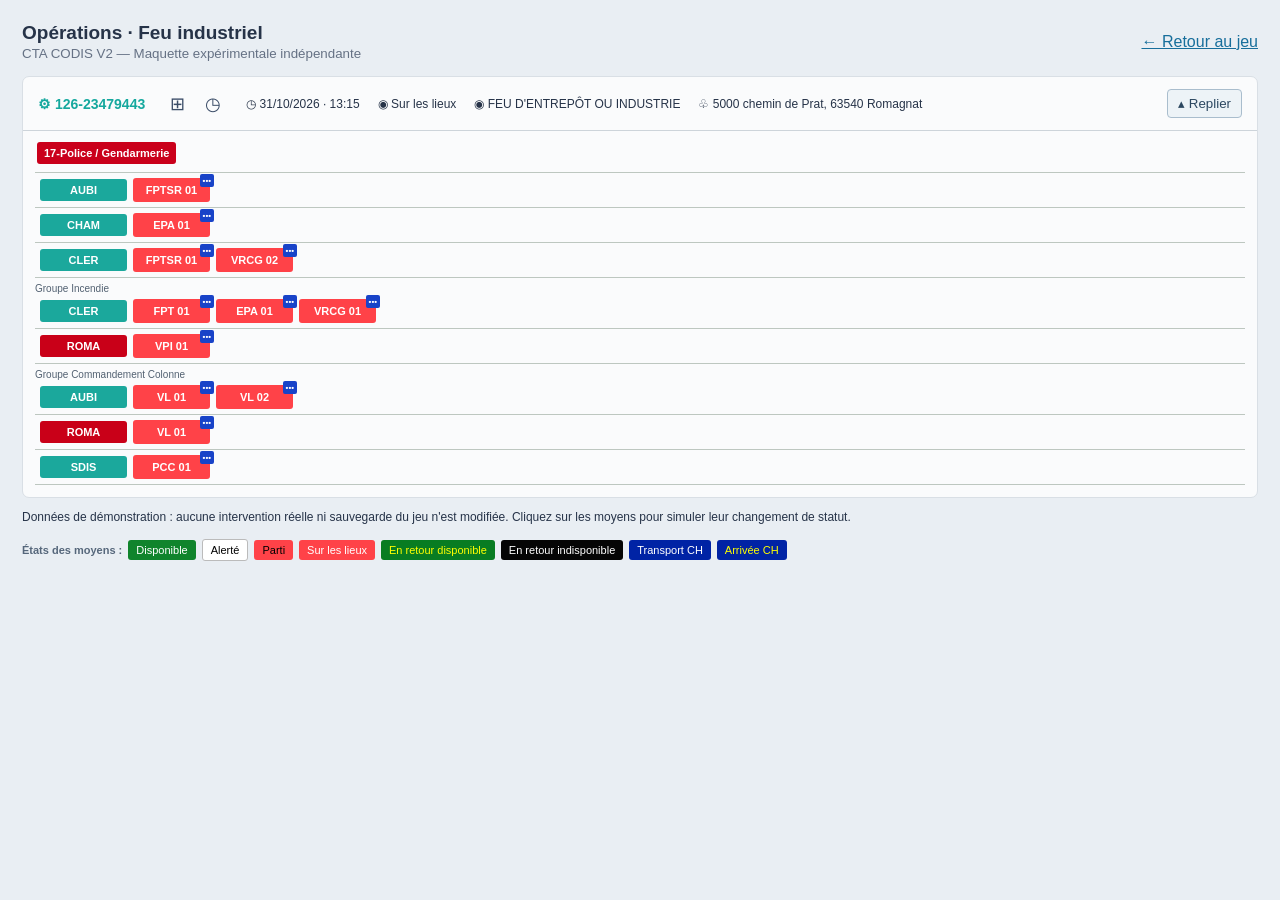
==== operation-feu-industriel-test.html @ fd2c9065 "Create standalone experimental industrial fire operation with collapsible units, reinforcement and i" ====
<!doctype html><html lang="fr"><head><meta charset="utf-8"><meta name="viewport" content="width=device-width,initial-scale=1"><title>CTA CODIS V2 — Opération feu industriel (expérimental)</title><style>
:root{font-family:Arial,"Segoe UI",sans-serif;color:#263348;background:#e9eef3}*{box-sizing:border-box}body{margin:0;padding:22px}header{display:flex;justify-content:space-between;align-items:center;gap:12px;margin-bottom:14px}h1{font-size:19px;margin:0}small,.sub{color:#657184}a{color:#176e9b}.note{font-size:12px;margin:12px 0}.operation{background:#fafbfc;border:1px solid #d9dfe5;border-radius:7px;overflow:hidden}.head{display:flex;align-items:center;gap:18px;flex-wrap:wrap;padding:12px 15px;border-bottom:1px solid #cdd4da;font-size:12px}.number{color:#15a89e;font-size:14px;font-weight:800}.meta{display:inline-flex;align-items:center;gap:5px}.actions{display:flex;gap:6px}.iconbtn{background:transparent;border:1px solid transparent;color:#3b4d68;font-size:18px;border-radius:4px;padding:2px 6px;cursor:pointer}.iconbtn:hover{background:#e3eaf1;border-color:#b7c8d7}.toggle{margin-left:auto;border:1px solid #a9bdcd;background:#edf3f7;color:#2c4760;border-radius:4px;padding:6px 10px;cursor:pointer}.content{padding:5px 12px 12px}.sectionline{border-bottom:1px solid #bdc7c0;padding:6px 2px 8px}.tag{display:inline-block;background:#ca001b;color:#fff;border-radius:3px;padding:5px 7px;font-size:11px;font-weight:700}.groupname{font-size:10px;color:#526171;padding-top:5px}.stationrow{display:flex;gap:6px;align-items:center;flex-wrap:wrap;padding:5px 5px;border-bottom:1px solid #bdc7c0;min-height:33px}.station{width:87px;flex:0 0 87px;text-align:center;background:#1ba89c;color:white;border-radius:3px;padding:5px;font-size:11px;font-weight:bold}.station.red{background:#c90018}.unit{position:relative;min-width:77px;border:0;border-radius:3px;background:#ff434b;color:white;font-size:11px;font-weight:700;padding:6px 11px;cursor:pointer}.unit.green{background:#10842c;color:white}.unit.redblack{background:#ff4248;color:black}.unit.return{background:#087c22;color:#ff0}.unit.blue{background:#0023a5;color:white}.unit:hover{filter:brightness(.93)}.bluecorner{position:absolute;right:-4px;top:-4px;background:#1843c8;border-radius:2px;color:#fff;font-size:8px;padding:2px 3px}.collapsed .content{display:none}.collapsed .head{border-bottom:0}.panel{margin-top:14px;border:1px solid #b9cbd8;border-radius:7px;background:white;padding:15px;box-shadow:0 3px 12px #0000000d}.panel[hidden]{display:none}.panel h2{font-size:16px;margin:0 0 10px}.panel button,.panel select,.panel input{padding:8px;border:1px solid #b5c6d4;border-radius:5px;font:inherit}.panel button{background:#155b86;color:white;cursor:pointer}.panel button.secondary{background:#e6eef5;color:#24435c}.panel select{min-width:190px}.panel .line{display:flex;flex-wrap:wrap;align-items:center;gap:8px;margin:8px 0}.log{max-height:260px;overflow:auto;border-top:1px solid #dae2e9}.logentry{padding:8px 3px;border-bottom:1px solid #e5e9ed;font-size:12px}.logentry time{font-weight:700;color:#176c8d;margin-right:12px}.success{color:#16814c;font-size:12px}.legend{margin-top:12px;font-size:11px;color:#56677b}.legend span{display:inline-block;padding:4px 8px;margin:3px;border-radius:3px}button:focus-visible{outline:2px solid #1583bd;outline-offset:2px}@media(max-width:800px){body{padding:10px}.head{gap:9px}.toggle{margin-left:0}.meta{font-size:11px}}
</style></head><body><header><div><h1>Opérations · Feu industriel</h1><small>CTA CODIS V2 — Maquette expérimentale indépendante</small></div><a href="./playtest.html">← Retour au jeu</a></header>
<div class="operation" id="operation"><div class="head"><span class="number">⚙ 126-23479443</span><span class="actions"><button id="reinforce" class="iconbtn" title="Ajouter un moyen ou un service en renfort" aria-label="Ajouter des renforts">⊞</button><button id="history" class="iconbtn" title="Main courante de l’intervention" aria-label="Ouvrir la main courante">◷</button></span><span class="meta">◷ 31/10/2026 · 13:15</span><span class="meta" id="overall">◉ Sur les lieux</span><span class="meta">◉ FEU D'ENTREPÔT OU INDUSTRIE</span><span class="meta">♧ 5000 chemin de Prat, 63540 Romagnat</span><button id="toggle" class="toggle" aria-expanded="true">▴ Replier</button></div>
<div class="content" id="content"><div class="sectionline"><span class="tag">17-Police / Gendarmerie</span></div><div id="rows"></div></div></div>
<div class="panel" id="reinforcement" hidden><h2>⊞ Demander un renfort</h2><div class="line"><label for="service">Service</label><select id="service"><option>Sapeurs-pompiers</option><option>Gendarmerie</option><option>Police nationale</option><option>Police municipale</option><option>SMUR</option><option>AASC</option></select><label for="vehicle">Moyen</label><select id="vehicle"><option>FPT</option><option>FPTSR</option><option>CCFM</option><option>EPA</option><option>VRCG</option><option>VPC</option><option>VL</option><option>VPSP</option><option>VLM</option><option>Patrouille</option></select><label for="station">Origine</label><select id="station"><option>CLER</option><option>AUBI</option><option>CHAM</option><option>ROMA</option><option>SDIS</option></select><button id="add">Ajouter à l’intervention</button><button class="secondary" id="closeReinforce">Fermer</button></div><div id="feedback" class="success" role="status"></div></div>
<div class="panel" id="maincourante" hidden><h2>◷ Main courante — 126-23479443</h2><div class="line"><button id="newEvent">Ajouter une observation</button><button class="secondary" id="closeHistory">Fermer</button></div><div class="log" id="log"></div></div>
<p class="note">Données de démonstration : aucune intervention réelle ni sauvegarde du jeu n'est modifiée. Cliquez sur les moyens pour simuler leur changement de statut.</p>
<div class="legend"><strong>États des moyens :</strong> <span style="background:#10842c;color:white">Disponible</span><span style="background:white;color:black;border:1px solid #bbb">Alerté</span><span style="background:#ff4248;color:black">Parti</span><span style="background:#ff4248;color:white">Sur les lieux</span><span style="background:#087c22;color:yellow">En retour disponible</span><span style="background:#050505;color:white">En retour indisponible</span><span style="background:#0023a5;color:white">Transport CH</span><span style="background:#0023a5;color:yellow">Arrivée CH</span></div>
<script>
(()=>{
const $=id=>document.getElementById(id);
const groups=[
 {name:'',rows:[['AUBI','FPTSR 01'],['CHAM','EPA 01'],['CLER','FPTSR 01','VRCG 02']]},
 {name:'Groupe Incendie',rows:[['CLER','FPT 01','EPA 01','VRCG 01'],['ROMA','VPI 01']]},
 {name:'Groupe Commandement Colonne',rows:[['AUBI','VL 01','VL 02'],['ROMA','VL 01'],['SDIS','PCC 01']]}
];
const states=['Sur les lieux','En retour disponible','En retour indisponible','Transport CH','Arrivée CH','Disponible','Alerté','Parti'];
const styleFor={'Sur les lieux':['#ff4248','#fff'],'En retour disponible':['#087c22','#ff0'],'En retour indisponible':['#050505','#fff'],'Transport CH':['#0023a5','#fff'],'Arrivée CH':['#0023a5','#ff0'],'Disponible':['#10842c','#fff'],'Alerté':['#fff','#111'],'Parti':['#ff4248','#111']};
let units=[],events=[];
const now=()=>new Date().toLocaleTimeString('fr-FR',{hour:'2-digit',minute:'2-digit',second:'2-digit'});
function log(message){events.unshift({at:now(),message});renderLog()}
function renderLog(){$('log').innerHTML=events.map(x=>'<div class="logentry"><time>'+x.at+'</time>'+safe(x.message)+'</div>').join('')}
function safe(x){return String(x).replace(/[&<>"']/g,c=>({'&':'&amp;','<':'&lt;','>':'&gt;','"':'&quot;',"'":'&#39;'}[c]))}
function render(){let html='';let n=0;for(const g of groups){if(g.name)html+='<div class="groupname">'+safe(g.name)+'</div>';for(const row of g.rows){const [station,...names]=row;html+='<div class="stationrow"><span class="station '+(station==='ROMA'?'red':'')+'">'+safe(station)+'</span>';for(const name of names){const id=station+'-'+name+'-'+n++;let u=units.find(x=>x.id===id);if(!u){u={id,station,name,state:'Sur les lieux'};units.push(u)}const c=styleFor[u.state];html+='<button class="unit" data-id="'+safe(id)+'" style="background:'+c[0]+';color:'+c[1]+'" title="'+safe(u.state)+' · Cliquer pour changer le statut">'+safe(name)+'<span class="bluecorner">•••</span></button>'}html+='</div>'}}$('rows').innerHTML=html}
$('rows').addEventListener('click',e=>{const b=e.target.closest('[data-id]');if(!b)return;const u=units.find(x=>x.id===b.dataset.id);if(!u)return;const i=states.indexOf(u.state);u.state=states[(i+1)%states.length];log(u.station+' · '+u.name+' — '+u.state);render()});
$('toggle').onclick=()=>{const c=$('operation').classList.toggle('collapsed');$('toggle').textContent=c?'▾ Déplier':'▴ Replier';$('toggle').setAttribute('aria-expanded',String(!c))};
function panel(id){for(const x of ['reinforcement','maincourante'])$(x).hidden=x!==id?!0:!$(x).hidden}
$('reinforce').onclick=()=>panel('reinforcement');$('history').onclick=()=>panel('maincourante');$('closeReinforce').onclick=()=>$('reinforcement').hidden=true;$('closeHistory').onclick=()=>$('maincourante').hidden=true;
$('add').onclick=()=>{const station=$('station').value,name=$('vehicle').value+' RENFORT';const group=groups[groups.length-1];let row=group.rows.find(r=>r[0]===station);if(!row){row=[station];group.rows.push(row)}const seq=String(row.filter(x=>x.startsWith(name)).length+1).padStart(2,'0');const label=name+' '+seq;row.push(label);log('Renfort demandé : '+$('service').value+' · '+station+' · '+label);$('feedback').textContent='Renfort ajouté à la maquette : '+label;render()};
$('newEvent').onclick=()=>{const s=prompt('Observation à ajouter à la main courante :');if(s?.trim())log('Observation opérateur : '+s.trim())};
render();log('Moyens sur les lieux — feu d’entrepôt ou industrie');log('Arrivée des premiers engins');log('Départ des moyens engagés');log('Alerte initiale enregistrée à 13:15');
})();
</script></body></html>
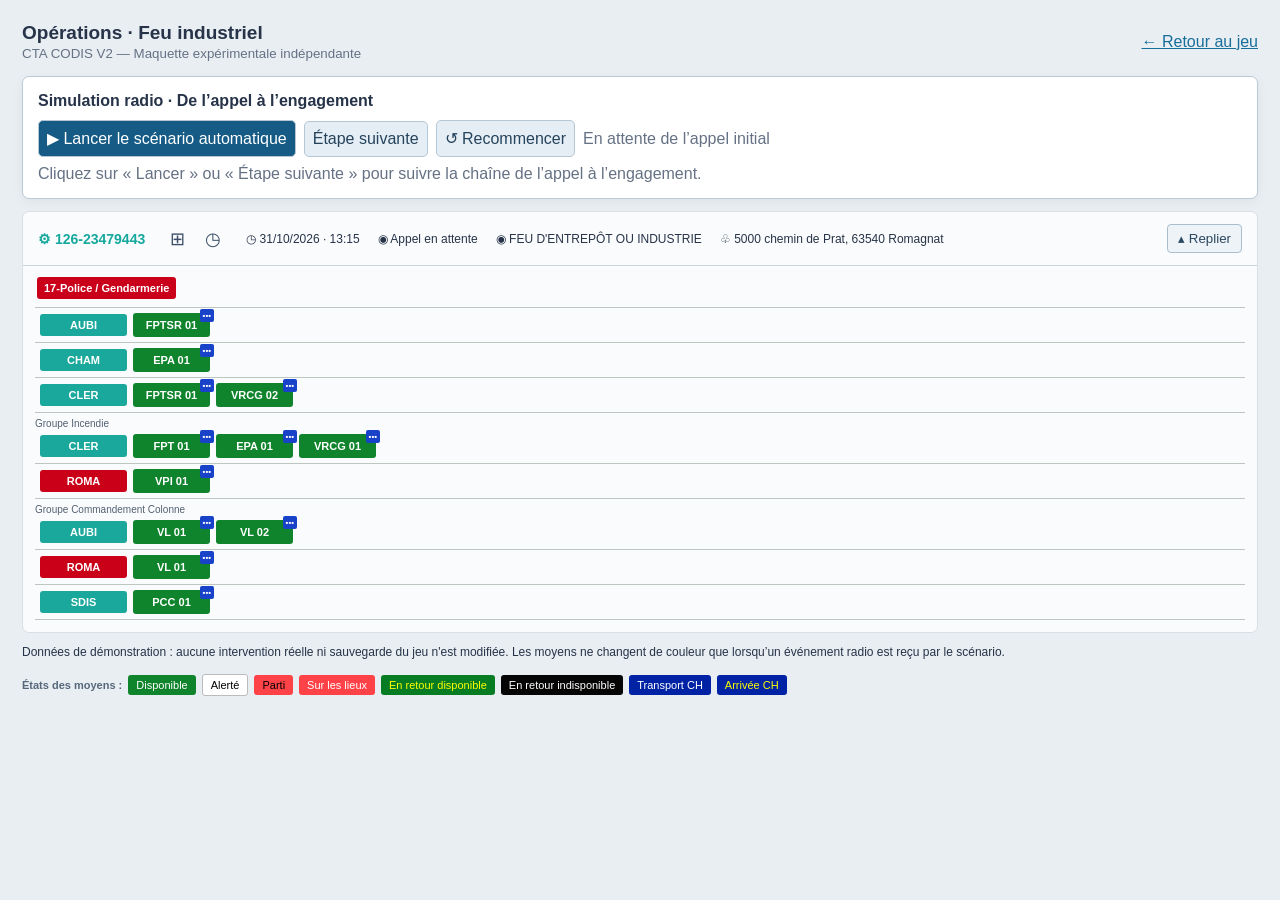
==== commit 582932ba: "Simulate industrial fire call-to-dispatch radio timeline; derive vehicle colors from simulated radio" ====
--- a/operation-feu-industriel-test.html
+++ b/operation-feu-industriel-test.html
@@ -1,11 +1,11 @@
 <!doctype html><html lang="fr"><head><meta charset="utf-8"><meta name="viewport" content="width=device-width,initial-scale=1"><title>CTA CODIS V2 — Opération feu industriel (expérimental)</title><style>
 :root{font-family:Arial,"Segoe UI",sans-serif;color:#263348;background:#e9eef3}*{box-sizing:border-box}body{margin:0;padding:22px}header{display:flex;justify-content:space-between;align-items:center;gap:12px;margin-bottom:14px}h1{font-size:19px;margin:0}small,.sub{color:#657184}a{color:#176e9b}.note{font-size:12px;margin:12px 0}.operation{background:#fafbfc;border:1px solid #d9dfe5;border-radius:7px;overflow:hidden}.head{display:flex;align-items:center;gap:18px;flex-wrap:wrap;padding:12px 15px;border-bottom:1px solid #cdd4da;font-size:12px}.number{color:#15a89e;font-size:14px;font-weight:800}.meta{display:inline-flex;align-items:center;gap:5px}.actions{display:flex;gap:6px}.iconbtn{background:transparent;border:1px solid transparent;color:#3b4d68;font-size:18px;border-radius:4px;padding:2px 6px;cursor:pointer}.iconbtn:hover{background:#e3eaf1;border-color:#b7c8d7}.toggle{margin-left:auto;border:1px solid #a9bdcd;background:#edf3f7;color:#2c4760;border-radius:4px;padding:6px 10px;cursor:pointer}.content{padding:5px 12px 12px}.sectionline{border-bottom:1px solid #bdc7c0;padding:6px 2px 8px}.tag{display:inline-block;background:#ca001b;color:#fff;border-radius:3px;padding:5px 7px;font-size:11px;font-weight:700}.groupname{font-size:10px;color:#526171;padding-top:5px}.stationrow{display:flex;gap:6px;align-items:center;flex-wrap:wrap;padding:5px 5px;border-bottom:1px solid #bdc7c0;min-height:33px}.station{width:87px;flex:0 0 87px;text-align:center;background:#1ba89c;color:white;border-radius:3px;padding:5px;font-size:11px;font-weight:bold}.station.red{background:#c90018}.unit{position:relative;min-width:77px;border:0;border-radius:3px;background:#ff434b;color:white;font-size:11px;font-weight:700;padding:6px 11px;cursor:pointer}.unit.green{background:#10842c;color:white}.unit.redblack{background:#ff4248;color:black}.unit.return{background:#087c22;color:#ff0}.unit.blue{background:#0023a5;color:white}.unit:hover{filter:brightness(.93)}.bluecorner{position:absolute;right:-4px;top:-4px;background:#1843c8;border-radius:2px;color:#fff;font-size:8px;padding:2px 3px}.collapsed .content{display:none}.collapsed .head{border-bottom:0}.panel{margin-top:14px;border:1px solid #b9cbd8;border-radius:7px;background:white;padding:15px;box-shadow:0 3px 12px #0000000d}.panel[hidden]{display:none}.panel h2{font-size:16px;margin:0 0 10px}.panel button,.panel select,.panel input{padding:8px;border:1px solid #b5c6d4;border-radius:5px;font:inherit}.panel button{background:#155b86;color:white;cursor:pointer}.panel button.secondary{background:#e6eef5;color:#24435c}.panel select{min-width:190px}.panel .line{display:flex;flex-wrap:wrap;align-items:center;gap:8px;margin:8px 0}.log{max-height:260px;overflow:auto;border-top:1px solid #dae2e9}.logentry{padding:8px 3px;border-bottom:1px solid #e5e9ed;font-size:12px}.logentry time{font-weight:700;color:#176c8d;margin-right:12px}.success{color:#16814c;font-size:12px}.legend{margin-top:12px;font-size:11px;color:#56677b}.legend span{display:inline-block;padding:4px 8px;margin:3px;border-radius:3px}button:focus-visible{outline:2px solid #1583bd;outline-offset:2px}@media(max-width:800px){body{padding:10px}.head{gap:9px}.toggle{margin-left:0}.meta{font-size:11px}}
 </style></head><body><header><div><h1>Opérations · Feu industriel</h1><small>CTA CODIS V2 — Maquette expérimentale indépendante</small></div><a href="./playtest.html">← Retour au jeu</a></header>
-<div class="operation" id="operation"><div class="head"><span class="number">⚙ 126-23479443</span><span class="actions"><button id="reinforce" class="iconbtn" title="Ajouter un moyen ou un service en renfort" aria-label="Ajouter des renforts">⊞</button><button id="history" class="iconbtn" title="Main courante de l’intervention" aria-label="Ouvrir la main courante">◷</button></span><span class="meta">◷ 31/10/2026 · 13:15</span><span class="meta" id="overall">◉ Sur les lieux</span><span class="meta">◉ FEU D'ENTREPÔT OU INDUSTRIE</span><span class="meta">♧ 5000 chemin de Prat, 63540 Romagnat</span><button id="toggle" class="toggle" aria-expanded="true">▴ Replier</button></div>
+<div class="panel" id="scenarioControls" style="margin:0 0 12px"><h2>Simulation radio · De l’appel à l’engagement</h2><div class="line"><button id="startScenario">▶ Lancer le scénario automatique</button><button id="nextStage" class="secondary">Étape suivante</button><button id="resetScenario" class="secondary">↺ Recommencer</button><span id="scenarioState" class="sub">En attente de l’appel initial</span></div><div class="sub" id="scenarioExplanation">Les couleurs sont déterminées exclusivement par les événements radio simulés, pas par un clic sur les véhicules.</div></div><div class="operation" id="operation"><div class="head"><span class="number">⚙ 126-23479443</span><span class="actions"><button id="reinforce" class="iconbtn" title="Ajouter un moyen ou un service en renfort" aria-label="Ajouter des renforts">⊞</button><button id="history" class="iconbtn" title="Main courante de l’intervention" aria-label="Ouvrir la main courante">◷</button></span><span class="meta">◷ 31/10/2026 · 13:15</span><span class="meta" id="overall">◉ Sur les lieux</span><span class="meta">◉ FEU D'ENTREPÔT OU INDUSTRIE</span><span class="meta">♧ 5000 chemin de Prat, 63540 Romagnat</span><button id="toggle" class="toggle" aria-expanded="true">▴ Replier</button></div>
 <div class="content" id="content"><div class="sectionline"><span class="tag">17-Police / Gendarmerie</span></div><div id="rows"></div></div></div>
 <div class="panel" id="reinforcement" hidden><h2>⊞ Demander un renfort</h2><div class="line"><label for="service">Service</label><select id="service"><option>Sapeurs-pompiers</option><option>Gendarmerie</option><option>Police nationale</option><option>Police municipale</option><option>SMUR</option><option>AASC</option></select><label for="vehicle">Moyen</label><select id="vehicle"><option>FPT</option><option>FPTSR</option><option>CCFM</option><option>EPA</option><option>VRCG</option><option>VPC</option><option>VL</option><option>VPSP</option><option>VLM</option><option>Patrouille</option></select><label for="station">Origine</label><select id="station"><option>CLER</option><option>AUBI</option><option>CHAM</option><option>ROMA</option><option>SDIS</option></select><button id="add">Ajouter à l’intervention</button><button class="secondary" id="closeReinforce">Fermer</button></div><div id="feedback" class="success" role="status"></div></div>
 <div class="panel" id="maincourante" hidden><h2>◷ Main courante — 126-23479443</h2><div class="line"><button id="newEvent">Ajouter une observation</button><button class="secondary" id="closeHistory">Fermer</button></div><div class="log" id="log"></div></div>
-<p class="note">Données de démonstration : aucune intervention réelle ni sauvegarde du jeu n'est modifiée. Cliquez sur les moyens pour simuler leur changement de statut.</p>
+<p class="note">Données de démonstration : aucune intervention réelle ni sauvegarde du jeu n'est modifiée. Les moyens ne changent de couleur que lorsqu’un événement radio est reçu par le scénario.</p>
 <div class="legend"><strong>États des moyens :</strong> <span style="background:#10842c;color:white">Disponible</span><span style="background:white;color:black;border:1px solid #bbb">Alerté</span><span style="background:#ff4248;color:black">Parti</span><span style="background:#ff4248;color:white">Sur les lieux</span><span style="background:#087c22;color:yellow">En retour disponible</span><span style="background:#050505;color:white">En retour indisponible</span><span style="background:#0023a5;color:white">Transport CH</span><span style="background:#0023a5;color:yellow">Arrivée CH</span></div>
 <script>
 (()=>{
@@ -15,20 +15,37 @@
  {name:'Groupe Incendie',rows:[['CLER','FPT 01','EPA 01','VRCG 01'],['ROMA','VPI 01']]},
  {name:'Groupe Commandement Colonne',rows:[['AUBI','VL 01','VL 02'],['ROMA','VL 01'],['SDIS','PCC 01']]}
 ];
-const states=['Sur les lieux','En retour disponible','En retour indisponible','Transport CH','Arrivée CH','Disponible','Alerté','Parti'];
 const styleFor={'Sur les lieux':['#ff4248','#fff'],'En retour disponible':['#087c22','#ff0'],'En retour indisponible':['#050505','#fff'],'Transport CH':['#0023a5','#fff'],'Arrivée CH':['#0023a5','#ff0'],'Disponible':['#10842c','#fff'],'Alerté':['#fff','#111'],'Parti':['#ff4248','#111']};
-let units=[],events=[];
+let units=[],events=[],stage=0,autoTimer=null,radioSequence=0;
+const stages=[
+ {title:'Réception de l’appel',description:'Appel 18/112 : fumée importante dans un entrepôt industriel à Romagnat.',select:[],state:null,event:'Appel reçu — feu d’entrepôt ou industrie, 5000 chemin de Prat, Romagnat'},
+ {title:'Qualification et départ-type',description:'Le CTA qualifie l’appel, engage les premiers moyens et transmet les alertes.',select:[0,1,2,3],state:'Alerté',event:'CTA — Départ-type feu industriel validé : FPTSR, EPA et commandement alertés'},
+ {title:'Départs radio',description:'Les premiers engins annoncent leur départ au réseau radio.',select:[0,1,2,3],state:'Parti',event:'Radio — Premiers moyens partis de leurs centres'},
+ {title:'Montée en puissance',description:'Engagement du groupe incendie et du commandement colonne.',select:[4,5,6,7,8,9,10,11],state:'Alerté',event:'CTA — Renfort groupe incendie et commandement colonne alerté'},
+ {title:'Départ des renforts',description:'Les renforts annoncent leur départ.',select:[4,5,6,7,8,9,10,11],state:'Parti',event:'Radio — Départ des renforts'},
+ {title:'Premiers moyens sur les lieux',description:'Le premier groupe signale son arrivée sur les lieux.',select:[0,1,2,3],state:'Sur les lieux',event:'Radio — Premiers engins sur les lieux, reconnaissance en cours'},
+ {title:'Renforts sur les lieux',description:'Les autres moyens signalent leur arrivée.',select:[4,5,6,7,8,9,10,11],state:'Sur les lieux',event:'Radio — Groupe incendie et commandement colonne sur les lieux'},
+ {title:'Retour progressif',description:'Un moyen annonce son retour disponible.',select:[1],state:'En retour disponible',event:'Radio — EPA CHAM : en retour disponible'},
+ {title:'Fin de démonstration',description:'Les autres moyens restent sur les lieux. Consultez la main courante.',select:[],state:null,event:'CTA — Point de situation : opération toujours en cours'}
+];
 const now=()=>new Date().toLocaleTimeString('fr-FR',{hour:'2-digit',minute:'2-digit',second:'2-digit'});
 function log(message){events.unshift({at:now(),message});renderLog()}
 function renderLog(){$('log').innerHTML=events.map(x=>'<div class="logentry"><time>'+x.at+'</time>'+safe(x.message)+'</div>').join('')}
 function safe(x){return String(x).replace(/[&<>"']/g,c=>({'&':'&amp;','<':'&lt;','>':'&gt;','"':'&quot;',"'":'&#39;'}[c]))}
-function render(){let html='';let n=0;for(const g of groups){if(g.name)html+='<div class="groupname">'+safe(g.name)+'</div>';for(const row of g.rows){const [station,...names]=row;html+='<div class="stationrow"><span class="station '+(station==='ROMA'?'red':'')+'">'+safe(station)+'</span>';for(const name of names){const id=station+'-'+name+'-'+n++;let u=units.find(x=>x.id===id);if(!u){u={id,station,name,state:'Sur les lieux'};units.push(u)}const c=styleFor[u.state];html+='<button class="unit" data-id="'+safe(id)+'" style="background:'+c[0]+';color:'+c[1]+'" title="'+safe(u.state)+' · Cliquer pour changer le statut">'+safe(name)+'<span class="bluecorner">•••</span></button>'}html+='</div>'}}$('rows').innerHTML=html}
-$('rows').addEventListener('click',e=>{const b=e.target.closest('[data-id]');if(!b)return;const u=units.find(x=>x.id===b.dataset.id);if(!u)return;const i=states.indexOf(u.state);u.state=states[(i+1)%states.length];log(u.station+' · '+u.name+' — '+u.state);render()});
+function render(){let html='';let n=0;for(const g of groups){if(g.name)html+='<div class="groupname">'+safe(g.name)+'</div>';for(const row of g.rows){const [station,...names]=row;html+='<div class="stationrow"><span class="station '+(station==='ROMA'?'red':'')+'">'+safe(station)+'</span>';for(const name of names){const id=station+'-'+name+'-'+n++;let u=units.find(x=>x.id===id);if(!u){u={id,station,name,state:'Disponible'};units.push(u)}const c=styleFor[u.state];html+='<button class="unit" data-id="'+safe(id)+'" style="background:'+c[0]+';color:'+c[1]+'" title="'+safe(u.state)+' · Statut issu des messages radio" aria-label="'+safe(station+' '+name+' '+u.state)+'">'+safe(name)+'<span class="bluecorner">•••</span></button>'}html+='</div>'}}$('rows').innerHTML=html}
+$('rows').addEventListener('click',e=>{const b=e.target.closest('[data-id]');if(!b)return;const u=units.find(x=>x.id===b.dataset.id);if(u){$('scenarioExplanation').textContent=u.station+' · '+u.name+' : '+u.state+' (statut radio, lecture seule).'}});
+function radio(id,state){const u=units[id];if(!u)return;u.state=state;log('RADIO · '+u.station+' '+u.name+' → '+state)}
+function step(){if(stage>=stages.length){stopAuto();return}const current=stages[stage++];if(current.state)for(const i of current.select)radio(i,current.state);log(current.event);$('scenarioState').textContent='Étape '+stage+'/'+stages.length+' · '+current.title;$('scenarioExplanation').textContent=current.description;$('overall').textContent=stage<6?'◉ En cours de traitement':'◉ Sur les lieux';render();if(stage===stages.length)stopAuto()}
+function stopAuto(){if(autoTimer!==null){clearInterval(autoTimer);autoTimer=null}$('startScenario').textContent='▶ Lancer le scénario automatique'}
+$('startScenario').onclick=()=>{if(autoTimer!==null){stopAuto();return}if(stage>=stages.length)reset();step();autoTimer=setInterval(step,3000);$('startScenario').textContent='⏸ Arrêter la lecture automatique'};
+$('nextStage').onclick=()=>{stopAuto();step()};
+function reset(){stopAuto();stage=0;units=[];events=[];$('scenarioState').textContent='En attente de l’appel initial';$('scenarioExplanation').textContent='Cliquez sur « Lancer » ou « Étape suivante » pour suivre la chaîne de l’appel à l’engagement.';$('overall').textContent='◉ Appel en attente';render();renderLog()}
+$('resetScenario').onclick=reset;
 $('toggle').onclick=()=>{const c=$('operation').classList.toggle('collapsed');$('toggle').textContent=c?'▾ Déplier':'▴ Replier';$('toggle').setAttribute('aria-expanded',String(!c))};
 function panel(id){for(const x of ['reinforcement','maincourante'])$(x).hidden=x!==id?!0:!$(x).hidden}
 $('reinforce').onclick=()=>panel('reinforcement');$('history').onclick=()=>panel('maincourante');$('closeReinforce').onclick=()=>$('reinforcement').hidden=true;$('closeHistory').onclick=()=>$('maincourante').hidden=true;
-$('add').onclick=()=>{const station=$('station').value,name=$('vehicle').value+' RENFORT';const group=groups[groups.length-1];let row=group.rows.find(r=>r[0]===station);if(!row){row=[station];group.rows.push(row)}const seq=String(row.filter(x=>x.startsWith(name)).length+1).padStart(2,'0');const label=name+' '+seq;row.push(label);log('Renfort demandé : '+$('service').value+' · '+station+' · '+label);$('feedback').textContent='Renfort ajouté à la maquette : '+label;render()};
+$('add').onclick=()=>{const station=$('station').value,name=$('vehicle').value+' RENFORT';const group=groups[groups.length-1];let row=group.rows.find(r=>r[0]===station);if(!row){row=[station];group.rows.push(row)}const seq=String(row.filter(x=>x.startsWith(name)).length+1).padStart(2,'0');const label=name+' '+seq;row.push(label);log('CTA — Demande de renfort : '+$('service').value+' · '+station+' · '+label+' (en attente de statut radio)');$('feedback').textContent='Renfort ajouté à la maquette : '+label;render()};
 $('newEvent').onclick=()=>{const s=prompt('Observation à ajouter à la main courante :');if(s?.trim())log('Observation opérateur : '+s.trim())};
-render();log('Moyens sur les lieux — feu d’entrepôt ou industrie');log('Arrivée des premiers engins');log('Départ des moyens engagés');log('Alerte initiale enregistrée à 13:15');
+reset();
 })();
 </script></body></html>
